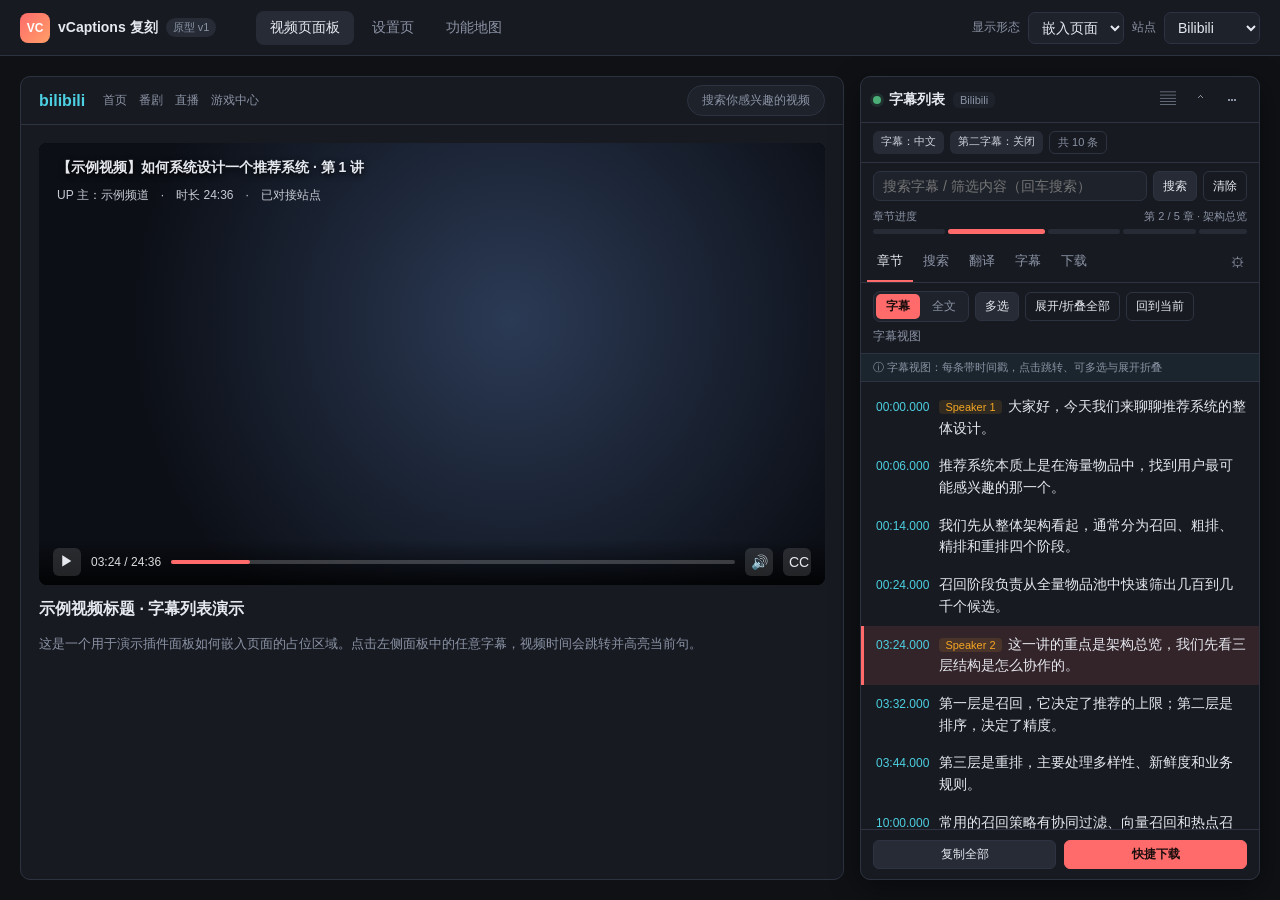
==== prototype/index.html @ 7e2d4f3e "init: WindCaption 观语听风字幕浏览器插件" ====
<!DOCTYPE html>
<html lang="zh-CN">
<head>
<meta charset="UTF-8">
<meta name="viewport" content="width=device-width, initial-scale=1.0">
<title>vCaptions 复刻 · 页面原型 v1</title>
<link rel="stylesheet" href="./style.css">
</head>
<body>
<div id="app">

  <!-- ============ TOP BAR ============ -->
  <header class="topbar">
    <div class="brand">
      <span class="brand-logo">VC</span>
      <span class="brand-name">vCaptions 复刻</span>
      <span class="brand-badge">原型 v1</span>
    </div>
    <nav class="topnav">
      <button class="nav-btn active" data-screen="video">视频页面板</button>
      <button class="nav-btn" data-screen="settings">设置页</button>
      <button class="nav-btn" data-screen="flow">功能地图</button>
    </nav>
    <div class="topbar-right">
      <label class="mini-label">显示形态</label>
      <select id="mode-select">
        <option value="embed">嵌入页面</option>
        <option value="float">悬浮窗</option>
        <option value="side">侧边栏</option>
      </select>
      <label class="mini-label">站点</label>
      <select id="site-select">
        <option value="bilibili">Bilibili</option>
        <option value="youtube">YouTube</option>
      </select>
    </div>
  </header>

  <!-- ============ SCREEN: VIDEO PAGE ============ -->
  <section class="screen active" id="screen-video">
    <div class="stage" id="stage">
      <!-- simulated video page -->
      <div class="fake-page">
        <div class="fake-sitebar">
          <div class="fake-logo" id="site-logo">bilibili</div>
          <div class="fake-nav">首页　番剧　直播　游戏中心</div>
          <div class="fake-search">搜索你感兴趣的视频</div>
        </div>
        <div class="fake-main">
          <div class="fake-video" id="fake-video">
            <div class="fake-player-bg"></div>
            <div class="fake-player-title" id="video-title">【示例视频】如何系统设计一个推荐系统 · 第 1 讲</div>
            <div class="fake-player-meta" id="video-meta">UP 主：示例频道　·　时长 24:36　·　已对接站点</div>
            <div class="fake-controls">
              <button class="fc-btn" id="fc-play">▶</button>
              <span class="fc-time" id="fc-time">03:24 / 24:36</span>
              <div class="fc-progress"><div class="fc-progress-fill" id="fc-fill" style="width:14%"></div></div>
              <button class="fc-btn" id="fc-vol">🔊</button>
              <button class="fc-btn" id="fc-cc">CC</button>
            </div>
          </div>
          <div class="fake-info">
            <h2 id="fake-info-title">示例视频标题 · 字幕列表演示</h2>
            <p>这是一个用于演示插件面板如何嵌入页面的占位区域。点击左侧面板中的任意字幕，视频时间会跳转并高亮当前句。</p>
          </div>
        </div>
      </div>

      <!-- ============ PLUGIN PANEL ============ -->
      <aside class="panel" id="panel">
        <div class="panel-head">
          <div class="panel-title">
            <span class="dot-live"></span>
            <span>字幕列表</span>
            <span class="panel-sub" id="panel-site-tag">Bilibili</span>
          </div>
          <div class="panel-actions">
            <button class="icon-btn" id="btn-view" title="切换视图">▤</button>
            <button class="icon-btn" id="btn-fold" title="折叠面板">⌃</button>
            <button class="icon-btn" id="btn-more" title="更多操作">⋯</button>
          </div>
        </div>

        <!-- meta strip -->
        <div class="meta-strip" id="meta-strip">
          <span class="chip" id="chip-lang">字幕：中文</span>
          <span class="chip" id="chip-second">第二字幕：关闭</span>
          <span class="chip chip-ghost" id="chip-count">共 42 条</span>
        </div>

        <!-- search bar -->
        <div class="search-row">
          <input id="search-input" type="text" placeholder="搜索字幕 / 筛选内容（回车搜索）">
          <button class="btn-mini" id="btn-search">搜索</button>
          <button class="btn-mini ghost" id="btn-clear-search">清除</button>
        </div>

        <!-- chapter progress strip -->
        <div class="chapter-strip" id="chapter-strip">
          <div class="chapter-strip-head">
            <span>章节进度</span>
            <span class="muted" id="chapter-curr">第 2 / 5 章 · 架构总览</span>
          </div>
          <div class="chapter-track" id="chapter-track">
            <div class="chapter-seg" style="flex:3"></div>
            <div class="chapter-seg active" style="flex:4"></div>
            <div class="chapter-seg" style="flex:3"></div>
            <div class="chapter-seg" style="flex:3"></div>
            <div class="chapter-seg" style="flex:2"></div>
          </div>
        </div>

        <!-- tabs -->
        <div class="tabs" id="tabs">
          <button class="tab active" data-tab="chapter">章节</button>
          <button class="tab" data-tab="search">搜索</button>
          <button class="tab" data-tab="translate">翻译</button>
          <button class="tab" data-tab="subtitle">字幕</button>
          <button class="tab" data-tab="download">下载</button>
          <button class="tab-more" id="tab-reorder" title="拖动排序 / 显隐">⚙</button>
        </div>

        <!-- ===== TAB: SUBTITLE (default shown via JS on load we keep last active? use subtitle default) ===== -->
        <div class="tab-content" data-content="subtitle">
          <div class="subtitle-toolbar">
            <div class="view-seg">
              <button data-view="list" class="active">字幕</button>
              <button data-view="article">全文</button>
            </div>
            <button class="btn-mini" id="btn-multiselect">多选</button>
            <button class="btn-mini ghost" id="btn-expand">展开/折叠全部</button>
            <button class="btn-mini ghost" id="btn-scroll">回到当前</button>
            <span class="toolbar-spacer"></span>
            <span class="view-label" id="view-label">字幕视图</span>
          </div>
          <div class="view-hint" id="view-hint">ⓘ 字幕视图：每条带时间戳，点击跳转、可多选与展开折叠</div>
          <div class="multiselect-bar hidden" id="multiselect-bar">
            <span id="sel-count">已选 0 / 42</span>
            <button class="btn-mini" id="btn-sel-all">全选</button>
            <button class="btn-mini ghost" id="btn-sel-none">全不选</button>
            <button class="btn-mini ghost" id="btn-sel-invert">反选</button>
            <button class="btn-mini primary" id="btn-sel-copy">复制</button>
            <button class="btn-mini primary" id="btn-sel-translate">翻译</button>
          </div>
          <div class="subtitle-list" id="subtitle-list">
            <!-- items rendered by JS -->
          </div>
          <div class="panel-foot">
            <button class="btn-mini" id="btn-copy-all">复制全部</button>
            <button class="btn-mini primary" id="btn-quick-download">快捷下载</button>
          </div>
        </div>

        <!-- ===== TAB: CHAPTER ===== -->
        <div class="tab-content hidden" data-content="chapter">
          <div class="section-head">
            <h3>章节</h3>
            <button class="btn-mini primary" id="btn-gen-chapter">生成章节</button>
          </div>
          <div class="chapter-gen-opts">
            <label><input type="checkbox" checked> 包含描述</label>
            <label><input type="checkbox" checked> 包含段落</label>
            <select><option>目标语言：中文</option><option>English</option></select>
          </div>
          <div class="session-status" id="chapter-session">
            <span class="status-dot ok"></span> 已完成 · 5 章
            <span class="muted">生成进度 100%</span>
          </div>
          <div class="chapter-list" id="chapter-list">
            <div class="chapter-item" data-time="0"><span class="ch-idx">01</span><div><b>00:00 开场与背景</b><small>介绍推荐系统的整体目标</small></div><button class="btn-mini ghost">跳转</button></div>
            <div class="chapter-item active" data-time="204"><span class="ch-idx">02</span><div><b>03:24 架构总览</b><small>召回、粗排、精排三层结构</small></div><button class="btn-mini ghost">跳转</button></div>
            <div class="chapter-item" data-time="600"><span class="ch-idx">03</span><div><b>10:00 召回策略</b><small>协同过滤与向量召回</small></div><button class="btn-mini ghost">跳转</button></div>
            <div class="chapter-item" data-time="900"><span class="ch-idx">04</span><div><b>15:00 排序模型</b><small>特征工程与模型选型</small></div><button class="btn-mini ghost">跳转</button></div>
            <div class="chapter-item" data-time="1200"><span class="ch-idx">05</span><div><b>20:00 总结与答疑</b><small>关键结论回顾</small></div><button class="btn-mini ghost">跳转</button></div>
          </div>
          <div class="chapter-nav-row">
            <button class="btn-mini" id="btn-prev-chapter">← 上一章</button>
            <button class="btn-mini" id="btn-next-chapter">下一章 →</button>
            <button class="btn-mini ghost" id="btn-float-chapter">悬浮章节列表</button>
          </div>
        </div>

        <!-- ===== TAB: SEARCH ===== -->
        <div class="tab-content hidden" data-content="search">
          <div class="section-head"><h3>搜索结果</h3><span class="muted" id="search-count">请输入关键词</span></div>
          <input id="search-tab-input" type="text" placeholder="请输入关键词开始搜索" class="big-input">
          <div class="search-results" id="search-results">
            <div class="empty-state">输入关键词后在此显示匹配的字幕</div>
          </div>
        </div>

        <!-- ===== TAB: TRANSLATE ===== -->
        <div class="tab-content hidden" data-content="translate">
          <div class="section-head"><h3>翻译</h3><span class="status-pill" id="translate-status">未开始</span></div>
          <div class="field-row">
            <label>翻译服务</label>
            <select id="translate-service"><option>AI 翻译（默认）</option><option>Google 翻译</option><option>小牛翻译</option><option>DeepL 翻译</option></select>
          </div>
          <div class="field-row">
            <label>目标语言</label>
            <select id="translate-lang"><option>英语</option><option>日语</option><option>中文</option></select>
          </div>
          <label class="check-row"><input type="checkbox" id="chk-second"> 显示第二字幕（双语对照）</label>
          <label class="check-row"><input type="checkbox"> 修正语音识别错误</label>
          <button class="btn-block primary" id="btn-translate-now">立即翻译</button>
          <div class="translate-progress hidden" id="translate-progress">
            <div class="progress-head"><span>翻译进度</span><span id="translate-pct">0%</span></div>
            <div class="progress-track"><div class="progress-fill" id="translate-fill" style="width:0%"></div></div>
            <div class="session-ops">
              <button class="btn-mini" id="btn-trans-pause">暂停</button>
              <button class="btn-mini ghost" id="btn-trans-retry">重试失败</button>
              <button class="btn-mini danger" id="btn-trans-delete">删除译文</button>
            </div>
          </div>
          <div class="section-head sub"><h4>章节翻译</h4><button class="btn-mini" id="btn-chapter-translate">翻译章节</button></div>
          <div class="muted small">将章节标题与描述翻译为目标语言，含进度与状态。</div>
        </div>

        <!-- ===== TAB: DOWNLOAD ===== -->
        <div class="tab-content hidden" data-content="download">
          <div class="section-head"><h3>复制 / 下载</h3></div>
          <div class="field-row"><label>文件格式</label><select id="dl-format"><option>TXT</option><option>MD</option></select></div>
          <div class="field-row"><label>导出类型</label><select id="dl-type"><option>文稿（带时间）</option><option>全文（紧凑）</option><option>SRT 字幕</option><option>VTT 字幕</option><option>LRC 歌词</option></select></div>
          <div class="check-grid">
            <label><input type="checkbox" checked> 包含时间戳</label>
            <label><input type="checkbox" checked> 包含章节段落结构</label>
            <label><input type="checkbox"> 包含第二字幕</label>
            <label><input type="checkbox"> 无水印下载</label>
          </div>
          <button class="btn-block" id="btn-preview">内容预览</button>
          <div class="preview-box hidden" id="preview-box">
            <div class="preview-head">内容预览 <span class="muted">（超长仅显示前 1000 字符）</span></div>
            <pre id="preview-text"></pre>
          </div>
          <div class="download-ops">
            <button class="btn-block primary" id="btn-download">下载</button>
            <button class="btn-block" id="btn-copy">复制</button>
          </div>
          <div class="muted small">浏览器快捷键：复制 Ctrl+Shift+C · 下载 Ctrl+Shift+D</div>
        </div>
      </aside>
    </div>
  </section>

  <!-- ============ SCREEN: SETTINGS ============ -->
  <section class="screen hidden" id="screen-settings">
    <div class="settings-wrap">
      <div class="settings-side">
        <h2>设置</h2>
        <a data-settings="general" class="active">通用配置</a>
        <a data-settings="display">显示配置</a>
        <a data-settings="translate">翻译服务</a>
        <a data-settings="shortcut">快捷键</a>
        <a data-settings="website">网站配置</a>
      </div>
      <div class="settings-main">
        <div class="settings-section" data-section="general">
          <h2>通用配置</h2>
          <div class="setting-item"><div><b>自动插入字幕列表</b><p>打开 B站/YouTube 视频时自动插入面板</p></div><input type="checkbox" checked></div>
          <div class="setting-item"><div><b>自动展开</b><p>视频有字幕时自动展开字幕列表</p></div><input type="checkbox" checked></div>
          <div class="setting-item"><div><b>自动折叠</b><p>视频字幕消失时自动折叠列表</p></div><input type="checkbox" checked></div>
          <div class="setting-item"><div><b>智能标点</b><p>按字幕语言自动补句间标点（中/英/日）</p></div><input type="checkbox" checked></div>
          <div class="setting-item"><div><b>界面语言</b><p>简体中文 / English / 日本語</p></div><select><option>简体中文</option><option>English</option><option>日本語</option></select></div>
          <div class="setting-item"><div><b>主题</b></div><select><option>跟随系统</option><option>浅色</option><option>深色</option></select></div>
        </div>
        <div class="settings-section hidden" data-section="display">
          <h2>显示配置</h2>
          <div class="setting-item"><div><b>默认显示位置</b><p>嵌入页面 / 悬浮窗 / 侧边栏</p></div><select><option>嵌入页面</option><option>悬浮窗</option><option>侧边栏</option></select></div>
          <div class="setting-grid">
            <label>默认 X 坐标 <input type="number" value="100"></label>
            <label>默认 Y 坐标 <input type="number" value="100"></label>
            <label>默认宽度 <input type="number" value="400"></label>
            <label>默认高度 <input type="number" value="600"></label>
          </div>
          <div class="setting-item"><div><b>显示密度</b></div><select><option>标准</option><option>紧凑</option><option>宽松</option></select></div>
          <div class="setting-item"><div><b>字体大小</b><p>12 / 13 / 14 / 15(默认) / 16 / 18 / 20 px</p></div><select><option>15px (默认)</option><option>16px</option><option>18px</option></select></div>
          <div class="setting-item"><div><b>条纹色（奇偶行异色）</b></div><input type="checkbox" checked></div>
          <h3>字幕条（B站）</h3>
          <div class="setting-item"><div><b>显示位置</b></div><select><option>下方</option><option>上方</option></select></div>
          <div class="setting-item"><div><b>显示内容</b><p>章节进度条 / 章节详情条 / 字幕条</p></div><button class="btn-mini">配置</button></div>
        </div>
        <div class="settings-section hidden" data-section="translate">
          <h2>翻译服务</h2>
          <p class="muted">可配置多个服务，创建后类型不可修改。</p>
          <div class="service-card">
            <div class="service-head"><b>AI 翻译（默认）</b><span class="status-pill ok">已启用</span></div>
            <div class="field-row"><label>服务类型</label><span>AI 翻译（OpenAI 兼容）</span></div>
            <div class="field-row"><label>API 地址</label><input value="https://api.openai.com/v1"></div>
            <div class="field-row"><label>API Key</label><input type="password" value="sk-••••••••"></div>
            <div class="field-row"><label>模型</label><select><option>gpt-4o-mini</option><option>deepseek-chat</option><option>自定义</option></select></div>
            <button class="btn-mini">测试连通性</button>
          </div>
          <div class="service-list-mini">
            <div>Google 翻译 <span class="muted">需 Google API Key</span> <button class="btn-mini">编辑</button></div>
            <div>小牛翻译 <span class="muted">App ID + API Key</span> <button class="btn-mini">编辑</button></div>
            <div>DeepL 翻译 <button class="btn-mini">编辑</button></div>
          </div>
          <button class="btn-mini primary" id="btn-add-service">+ 新增翻译服务</button>
          <h3>AI 服务（用于章节生成 / 总结）</h3>
          <p class="muted">同样为 OpenAI 兼容协议，支持 DeepSeek / Gemini / Ollama 等。</p>
        </div>
        <div class="settings-section hidden" data-section="shortcut">
          <h2>快捷键配置</h2>
          <p class="muted">点击右侧录制组合键；冲突会自动移除旧配置。</p>
          <div class="shortcut-table" id="shortcut-table"></div>
          <button class="btn-mini" id="btn-reset-shortcuts">恢复默认</button>
        </div>
        <div class="settings-section hidden" data-section="website">
          <h2>网站配置</h2>
          <div class="setting-item"><div><b>当前网址</b><p id="current-url">https://www.bilibili.com/video/BVxxxx</p></div><span class="status-pill ok">此站点已适配</span></div>
          <div class="setting-item"><div><b>显示位置</b></div><select><option>嵌入页面</option><option>悬浮窗</option><option>侧边栏</option></select></div>
          <div class="setting-item"><div><b>布局类型</b></div><select><option>单栏布局</option><option>左右布局</option><option>左中右布局</option><option>上下布局</option></select></div>
          <div class="setting-item"><div><b>面板位置</b></div><select><option>右侧</option><option>左侧</option><option>上方</option><option>下方</option></select></div>
          <p class="muted small">修改显示位置后自动刷新网页。</p>
        </div>
      </div>
    </div>
  </section>

  <!-- ============ SCREEN: FLOW MAP ============ -->
  <section class="screen hidden" id="screen-flow">
    <div class="flow-wrap">
      <h1>功能地图（本次复刻范围）</h1>
      <p class="muted">仅 B站 / YouTube；无笔记 / AI 对话 / 精调 / 样式 Tab / VIP 与新标签页。</p>
      <div class="flow-grid" id="flow-grid"></div>
    </div>
  </section>

  <!-- ============ TOAST ============ -->
  <div class="toast" id="toast"></div>

  <!-- ============ MODAL: TAB ORDER ============ -->
  <div class="modal-mask hidden" id="modal-mask">
    <div class="modal">
      <div class="modal-head"><h3>功能 Tab 配置</h3><button class="icon-btn" id="modal-close">×</button></div>
      <p class="muted small">拖动调整顺序，勾选控制显隐。本次范围为 5 个 Tab。</p>
      <div class="reorder-list">
        <div class="reorder-item"><span class="drag">≡</span><input type="checkbox" checked> 章节</div>
        <div class="reorder-item"><span class="drag">≡</span><input type="checkbox" checked> 搜索</div>
        <div class="reorder-item"><span class="drag">≡</span><input type="checkbox" checked> 翻译</div>
        <div class="reorder-item"><span class="drag">≡</span><input type="checkbox" checked> 字幕</div>
        <div class="reorder-item"><span class="drag">≡</span><input type="checkbox" checked> 下载</div>
      </div>
      <button class="btn-block primary" id="modal-save">保存</button>
    </div>
  </div>

</div>
<script src="./app.js"></script>
</body>
</html>
---- prototype/style.css ----
:root{
  --bg:#0f1115; --surface:#171a21; --surface2:#1e222b; --surface3:#262b36;
  --border:#2d3340; --text:#e6e9ef; --muted:#8b93a5; --primary:#ff6b6b;
  --primary2:#ff9f68; --accent:#4dd0e1; --ok:#4caf78; --warn:#f5a623; --danger:#e86a6a;
  --radius:10px; --shadow:0 8px 30px rgba(0,0,0,.45);
}
*{box-sizing:border-box}
html,body{margin:0;padding:0;background:var(--bg);color:var(--text);
  font-family:-apple-system,BlinkMacSystemFont,"Segoe UI","PingFang SC","Microsoft YaHei",sans-serif;font-size:14px}
button,input,select{font-family:inherit;font-size:inherit;color:inherit}
button{cursor:pointer}
.hidden{display:none !important}
.muted{color:var(--muted)}
.small{font-size:12px}

/* topbar */
.topbar{height:56px;display:flex;align-items:center;gap:20px;padding:0 20px;
  background:var(--surface);border-bottom:1px solid var(--border);position:sticky;top:0;z-index:50}
.brand{display:flex;align-items:center;gap:8px}
.brand-logo{width:30px;height:30px;border-radius:8px;background:linear-gradient(135deg,#ff6b6b,#ff9f68);
  display:grid;place-items:center;font-weight:800;font-size:12px;color:#fff}
.brand-name{font-weight:700}
.brand-badge{font-size:11px;background:var(--surface3);color:var(--muted);padding:2px 7px;border-radius:999px}
.topnav{display:flex;gap:4px;margin-left:20px}
.nav-btn{background:transparent;border:0;color:var(--muted);padding:8px 14px;border-radius:8px}
.nav-btn:hover{background:var(--surface2);color:var(--text)}
.nav-btn.active{background:var(--surface3);color:var(--text)}
.topbar-right{margin-left:auto;display:flex;align-items:center;gap:8px}
.mini-label{font-size:12px;color:var(--muted)}
select,input[type=text],input[type=password],input[type=number]{background:var(--surface2);
  border:1px solid var(--border);border-radius:7px;padding:6px 9px;outline:none}
select:focus,input:focus{border-color:var(--primary)}

/* screens */
.screen{display:none}
.screen.active{display:block}

/* stage / fake page */
.stage{position:relative;min-height:calc(100vh - 56px);padding:20px;display:flex;gap:16px}
.fake-page{flex:1;background:var(--surface);border:1px solid var(--border);border-radius:var(--radius);overflow:hidden;min-width:0}
.fake-sitebar{height:48px;display:flex;align-items:center;gap:18px;padding:0 18px;border-bottom:1px solid var(--border);font-size:12px;color:var(--muted)}
.fake-logo{font-weight:800;color:var(--accent);font-size:16px}
.fake-search{margin-left:auto;background:var(--surface2);border:1px solid var(--border);border-radius:20px;padding:6px 14px}
.fake-main{padding:18px}
.fake-video{position:relative;aspect-ratio:16/9;background:#000;border-radius:8px;overflow:hidden}
.fake-player-bg{position:absolute;inset:0;background:radial-gradient(circle at 60% 40%,#2b3a55,#0c0f16 70%)}
.fake-player-title{position:absolute;left:18px;top:16px;font-weight:600;text-shadow:0 2px 6px #000}
.fake-player-meta{position:absolute;left:18px;top:44px;font-size:12px;color:#c7cbd4}
.fake-controls{position:absolute;left:0;right:0;bottom:0;height:46px;display:flex;align-items:center;gap:10px;padding:0 14px;
  background:linear-gradient(transparent,rgba(0,0,0,.8))}
.fc-btn{background:rgba(255,255,255,.12);border:0;border-radius:6px;width:28px;height:28px}
.fc-time{font-size:12px;color:#ddd}
.fc-progress{flex:1;height:4px;background:rgba(255,255,255,.2);border-radius:4px}
.fc-progress-fill{height:100%;background:var(--primary);border-radius:4px}
.fake-info h2{font-size:16px;margin:14px 0 6px}
.fake-info p{color:var(--muted);line-height:1.7;font-size:13px}

/* plugin panel */
.panel{width:400px;flex:none;background:var(--surface);border:1px solid var(--border);border-radius:var(--radius);
  display:flex;flex-direction:column;box-shadow:var(--shadow);overflow:hidden;height:calc(100vh - 96px);position:sticky;top:76px}
.panel.folded{height:auto}
.panel.folded .meta-strip,.panel.folded .search-row,.panel.folded .chapter-strip,
.panel.folded .tabs,.panel.folded .tab-content{display:none}
.panel-head{height:46px;display:flex;align-items:center;padding:0 12px;border-bottom:1px solid var(--border);flex:none}
.panel-title{display:flex;align-items:center;gap:8px;font-weight:700}
.dot-live{width:8px;height:8px;border-radius:50%;background:var(--ok);box-shadow:0 0 0 3px rgba(76,175,120,.15)}
.panel-sub{font-size:11px;color:var(--muted);font-weight:400;background:var(--surface2);padding:2px 7px;border-radius:6px}
.panel-actions{margin-left:auto;display:flex;gap:2px}
.icon-btn{background:transparent;border:0;color:var(--muted);width:30px;height:30px;border-radius:6px;font-size:16px}
.icon-btn:hover{background:var(--surface2);color:var(--text)}
.meta-strip{display:flex;gap:6px;padding:8px 12px;flex-wrap:wrap;border-bottom:1px solid var(--border)}
.chip{font-size:11px;background:var(--surface3);padding:3px 8px;border-radius:6px;color:#cfd4dd}
.chip-ghost{background:transparent;border:1px solid var(--border);color:var(--muted)}
.search-row{display:flex;gap:6px;padding:8px 12px}
.search-row input{flex:1;min-width:0}
.btn-mini{background:var(--surface3);border:1px solid var(--border);border-radius:6px;padding:5px 9px;font-size:12px;white-space:nowrap}
.btn-mini:hover{background:#303746}
.btn-mini.ghost{background:transparent}
.btn-mini.primary{background:var(--primary);border-color:var(--primary);color:#1a0d0d;font-weight:700}
.btn-mini.danger{color:var(--danger)}
.chapter-strip{padding:0 12px 8px}
.chapter-strip-head{display:flex;justify-content:space-between;font-size:11px;color:var(--muted);margin-bottom:5px}
.chapter-track{display:flex;gap:3px;height:5px}
.chapter-seg{background:var(--surface3);border-radius:4px}
.chapter-seg.active{background:var(--primary)}

/* tabs */
.tabs{display:flex;border-bottom:1px solid var(--border);padding:0 6px;flex:none;overflow-x:auto}
.tab{background:transparent;border:0;color:var(--muted);padding:10px 10px;border-bottom:2px solid transparent;white-space:nowrap;font-size:13px}
.tab.active{color:var(--text);border-bottom-color:var(--primary)}
.tab-more{margin-left:auto;background:transparent;border:0;color:var(--muted);padding:0 8px}
.tab-content{flex:1;min-height:0;display:flex;flex-direction:column;overflow:hidden}

/* subtitle list */
.subtitle-toolbar,.multiselect-bar{display:flex;gap:6px;align-items:center;padding:8px 12px;border-bottom:1px solid var(--border);flex-wrap:wrap;font-size:12px}
.toolbar-spacer{flex:1}
.view-label{color:var(--muted)}
.view-seg{display:flex;background:var(--surface2);border:1px solid var(--border);border-radius:7px;padding:2px;gap:2px}
.view-seg button{background:transparent;border:0;color:var(--muted);padding:4px 10px;border-radius:5px;font-size:12px}
.view-seg button.active{background:var(--primary);color:#1a0d0d;font-weight:700}
.view-hint{font-size:11px;color:var(--muted);padding:6px 12px;background:rgba(77,208,225,.06);border-bottom:1px solid var(--border)}
.subtitle-list{flex:1;overflow-y:auto;padding:6px 0}
.sub-item{display:flex;gap:10px;padding:8px 12px;cursor:pointer;border-left:3px solid transparent;line-height:1.55;position:relative}
.sub-item:hover{background:var(--surface2)}
.sub-item.current{background:rgba(255,107,107,.12);border-left-color:var(--primary)}
.sub-item.selected{background:rgba(77,208,225,.12)}
.sub-time{color:var(--accent);font-variant-numeric:tabular-nums;flex:none;font-size:12px;padding-top:2px}
.sub-check{flex:none;margin-top:4px}
.sub-body{flex:1;min-width:0}
.sub-text{word-break:break-word}
.sub-second{color:var(--muted);font-size:12px;margin-top:2px}
.sub-speaker{font-size:11px;color:var(--warn);background:rgba(245,166,35,.12);padding:1px 6px;border-radius:4px;margin-right:6px}
.sub-comment{margin-top:4px;font-size:12px;color:#c9a7ff;border-left:2px solid #7b5cc0;padding-left:8px}
/* 全文视图：语义段落文章 */
.article-para{padding:12px 14px;margin:4px 10px;border-radius:8px;cursor:pointer;border:1px solid transparent;transition:.15s}
.article-para:hover{background:var(--surface2);border-color:var(--border)}
.article-para.active{background:rgba(255,107,107,.08);border-color:rgba(255,107,107,.35)}
.para-head{display:flex;align-items:center;gap:8px;margin-bottom:6px;font-size:11px}
.para-time{font-variant-numeric:tabular-nums;color:var(--accent);background:var(--surface3);padding:2px 6px;border-radius:4px}
.para-title{color:var(--warn);font-weight:600}
.para-jump{margin-left:auto;color:var(--muted);opacity:0;transition:.15s}
.article-para:hover .para-jump{opacity:1;color:var(--primary)}
.para-text{margin:0;line-height:1.9;font-size:14px;color:var(--text)}
.para-second{margin:6px 0 0;line-height:1.7;font-size:12px;color:var(--muted);font-style:italic}
.panel-foot{display:flex;gap:8px;padding:10px 12px;border-top:1px solid var(--border)}
.panel-foot .btn-mini{flex:1}

/* generic tab contents */
.section-head{display:flex;align-items:center;gap:10px;padding:12px}
.section-head h3{margin:0;font-size:14px}
.section-head.sub{padding-bottom:4px}
.section-head.sub h4{margin:0;font-size:13px;color:var(--muted)}
.section-head .muted{margin-left:auto;font-size:12px}
.chapter-gen-opts{display:flex;gap:12px;align-items:center;padding:0 12px 10px;font-size:12px;color:var(--muted);flex-wrap:wrap}
.session-status{padding:8px 12px;background:var(--surface2);font-size:12px;display:flex;gap:8px;align-items:center}
.status-dot{width:8px;height:8px;border-radius:50%;display:inline-block;background:var(--muted)}
.status-dot.ok{background:var(--ok)}
.chapter-list{flex:1;overflow-y:auto;padding:6px 0}
.chapter-item{display:flex;gap:10px;align-items:center;padding:9px 12px;border-left:3px solid transparent}
.chapter-item:hover{background:var(--surface2)}
.chapter-item.active{border-left-color:var(--accent);background:rgba(77,208,225,.08)}
.ch-idx{font-size:11px;color:var(--muted);width:20px}
.chapter-item div{flex:1;min-width:0}
.chapter-item b{font-size:13px;font-weight:600;display:block}
.chapter-item small{color:var(--muted);font-size:11px}
.chapter-nav-row{display:flex;gap:6px;padding:10px 12px;border-top:1px solid var(--border)}
.big-input{width:calc(100% - 24px);margin:0 12px 10px}
.search-results,.translate-config,.download-config{flex:1;overflow-y:auto;padding:0 12px}
.empty-state{text-align:center;color:var(--muted);padding:40px 0}
.search-hit{padding:9px 0;border-bottom:1px solid var(--border);cursor:pointer}
.search-hit:hover{color:var(--primary)}
.search-hit .t{font-size:11px;color:var(--accent)}
.field-row{display:flex;align-items:center;gap:10px;padding:8px 12px;font-size:13px}
.field-row label{width:84px;color:var(--muted);flex:none}
.field-row select,.field-row input{flex:1;min-width:0}
.check-row{display:flex;align-items:center;gap:8px;padding:6px 12px;font-size:13px}
.btn-block{display:block;width:calc(100% - 24px);margin:10px 12px;padding:9px;border-radius:7px;border:1px solid var(--border);background:var(--surface3)}
.btn-block.primary{background:var(--primary);border-color:var(--primary);color:#1a0d0d;font-weight:700}
.status-pill{font-size:11px;padding:2px 8px;border-radius:999px;background:var(--surface3);color:var(--muted)}
.status-pill.ok{background:rgba(76,175,120,.15);color:var(--ok)}
.translate-progress{margin:0 12px;padding:10px;background:var(--surface2);border-radius:8px}
.progress-head{display:flex;justify-content:space-between;font-size:12px;margin-bottom:6px}
.progress-track{height:6px;background:var(--surface3);border-radius:4px;overflow:hidden}
.progress-fill{height:100%;background:var(--primary);transition:width .3s}
.session-ops{display:flex;gap:6px;margin-top:10px}
.check-grid{display:grid;grid-template-columns:1fr 1fr;gap:8px;padding:6px 12px;font-size:12px}
.preview-box{margin:0 12px;background:#0c0e13;border:1px solid var(--border);border-radius:8px;padding:8px}
.preview-head{font-size:12px;color:var(--muted);margin-bottom:6px}
.preview-box pre{white-space:pre-wrap;word-break:break-word;font-size:11px;color:#b9c0cd;margin:0;max-height:160px;overflow:auto}
.download-ops{display:flex;gap:8px}
.download-ops .btn-block{margin:4px 12px}

/* display modes */
.stage.mode-float .panel{position:fixed;right:40px;top:120px;width:420px;height:520px;z-index:60}
.stage.mode-side .panel{position:fixed;right:0;top:56px;width:380px;height:calc(100vh - 56px);border-radius:0;z-index:60}
.stage.mode-embed .panel{position:sticky}

/* settings */
.settings-wrap{display:flex;gap:20px;padding:24px;max-width:1100px;margin:0 auto}
.settings-side{width:200px;flex:none;background:var(--surface);border:1px solid var(--border);border-radius:var(--radius);padding:16px;height:max-content}
.settings-side h2{margin:0 0 14px;font-size:16px}
.settings-side a{display:block;padding:9px 12px;color:var(--muted);border-radius:7px;cursor:pointer;margin-bottom:3px}
.settings-side a:hover{background:var(--surface2)}
.settings-side a.active{background:var(--surface3);color:var(--text)}
.settings-main{flex:1;background:var(--surface);border:1px solid var(--border);border-radius:var(--radius);padding:20px;min-width:0}
.settings-section h2{margin:0 0 16px;font-size:18px}
.settings-section h3{margin:22px 0 10px;font-size:14px;color:var(--accent)}
.setting-item{display:flex;align-items:center;gap:20px;padding:12px 0;border-bottom:1px solid var(--border)}
.setting-item>div{flex:1}
.setting-item b{font-weight:600}
.setting-item p{margin:3px 0 0;color:var(--muted);font-size:12px}
.setting-grid{display:grid;grid-template-columns:repeat(4,1fr);gap:12px;padding:14px 0}
.setting-grid label{display:flex;flex-direction:column;gap:6px;font-size:12px;color:var(--muted)}
.service-card{background:var(--surface2);border:1px solid var(--border);border-radius:8px;padding:12px;margin-bottom:14px}
.service-head{display:flex;align-items:center;justify-content:space-between;margin-bottom:8px}
.service-list-mini>div{display:flex;align-items:center;gap:10px;padding:8px 0;border-bottom:1px solid var(--border);font-size:13px}
.service-list-mini .btn-mini{margin-left:auto}
.shortcut-table{width:100%;border-collapse:collapse;margin-bottom:14px}
.shortcut-table td{padding:8px;border-bottom:1px solid var(--border);font-size:13px}
.shortcut-table td:first-child{color:var(--muted)}
.shortcut-table kbd{background:var(--surface3);border:1px solid var(--border);border-radius:5px;padding:3px 9px;font-family:inherit;font-size:12px}

/* flow map */
.flow-wrap{max-width:1100px;margin:0 auto;padding:28px}
.flow-wrap h1{font-size:22px;margin:0 0 6px}
.flow-grid{display:grid;grid-template-columns:repeat(auto-fill,minmax(320px,1fr));gap:14px;margin-top:20px}
.flow-card{background:var(--surface);border:1px solid var(--border);border-radius:var(--radius);padding:16px}
.flow-card h3{margin:0 0 4px;font-size:15px}
.flow-card .tag{font-size:11px;color:var(--primary)}
.flow-card ul{margin:10px 0 0;padding-left:18px;color:var(--muted);line-height:1.8;font-size:13px}
.flow-card ul b{color:var(--text)}

/* toast & modal */
.toast{position:fixed;left:50%;bottom:30px;transform:translateX(-50%) translateY(20px);background:#2b3140;
  border:1px solid var(--border);padding:10px 18px;border-radius:8px;opacity:0;pointer-events:none;transition:.2s;z-index:200;font-size:13px}
.toast.show{opacity:1;transform:translateX(-50%) translateY(0)}
.modal-mask{position:fixed;inset:0;background:rgba(0,0,0,.6);display:grid;place-items:center;z-index:150}
.modal{background:var(--surface);border:1px solid var(--border);border-radius:12px;width:360px;padding:18px;box-shadow:var(--shadow)}
.modal-head{display:flex;align-items:center;justify-content:space-between}
.modal-head h3{margin:0}
.reorder-list{margin:14px 0}
.reorder-item{display:flex;align-items:center;gap:10px;padding:9px;background:var(--surface2);border-radius:7px;margin-bottom:6px;font-size:13px}
.drag{color:var(--muted);cursor:grab}
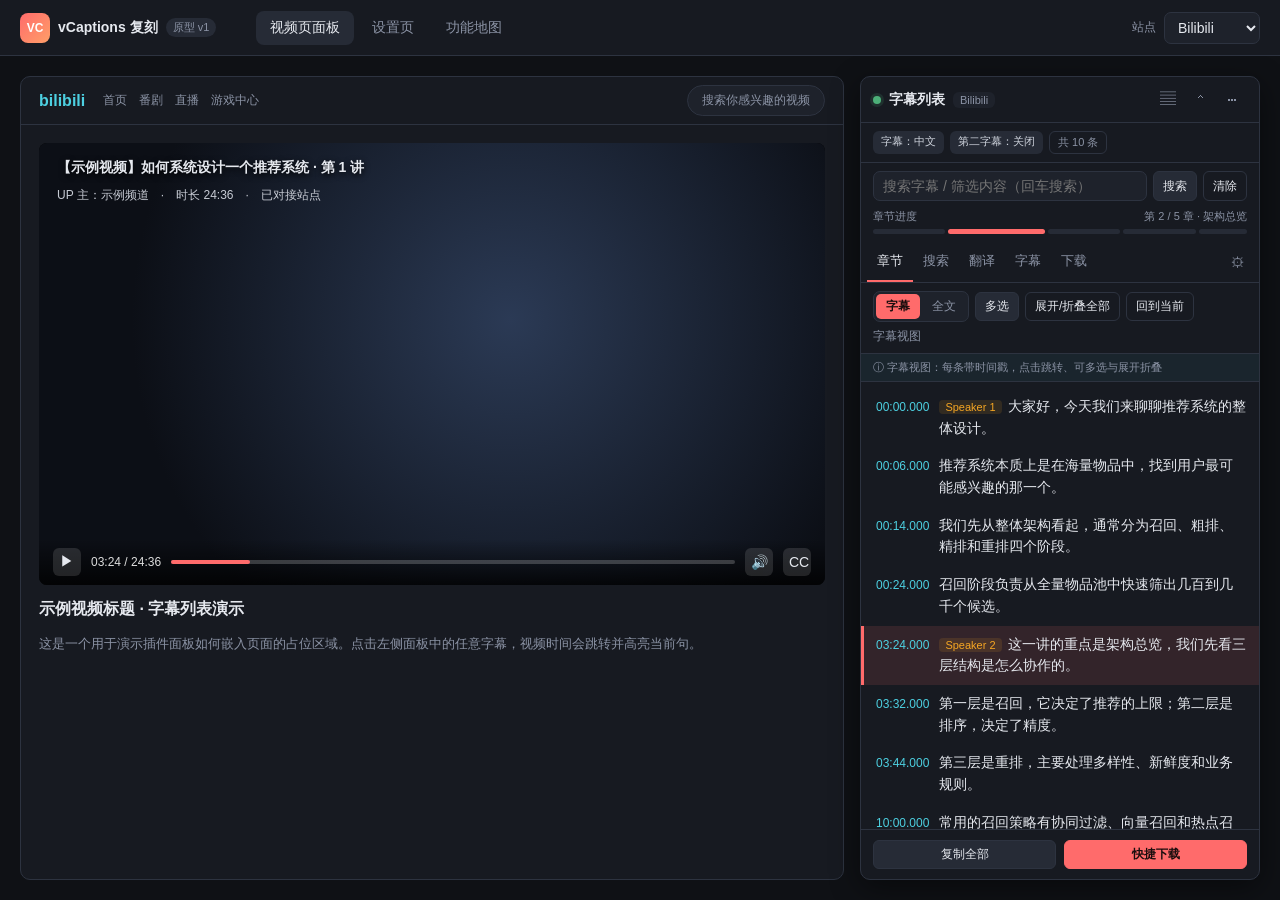
==== commit 9f208895: "refactor: 移除悬浮窗与侧边栏显示模式，显示配置精简为固定嵌入 移除： - 悬浮窗模式：尺寸/位置/拖动/ResizeObserver 持久化、MOVE_FLOAT/SAVE_FLOAT_PO" ====
--- a/prototype/index.html
+++ b/prototype/index.html
@@ -22,12 +22,6 @@
       <button class="nav-btn" data-screen="flow">功能地图</button>
     </nav>
     <div class="topbar-right">
-      <label class="mini-label">显示形态</label>
-      <select id="mode-select">
-        <option value="embed">嵌入页面</option>
-        <option value="float">悬浮窗</option>
-        <option value="side">侧边栏</option>
-      </select>
       <label class="mini-label">站点</label>
       <select id="site-select">
         <option value="bilibili">Bilibili</option>
@@ -265,7 +259,6 @@
         </div>
         <div class="settings-section hidden" data-section="display">
           <h2>显示配置</h2>
-          <div class="setting-item"><div><b>默认显示位置</b><p>嵌入页面 / 悬浮窗 / 侧边栏</p></div><select><option>嵌入页面</option><option>悬浮窗</option><option>侧边栏</option></select></div>
           <div class="setting-grid">
             <label>默认 X 坐标 <input type="number" value="100"></label>
             <label>默认 Y 坐标 <input type="number" value="100"></label>
@@ -308,10 +301,8 @@
         <div class="settings-section hidden" data-section="website">
           <h2>网站配置</h2>
           <div class="setting-item"><div><b>当前网址</b><p id="current-url">https://www.bilibili.com/video/BVxxxx</p></div><span class="status-pill ok">此站点已适配</span></div>
-          <div class="setting-item"><div><b>显示位置</b></div><select><option>嵌入页面</option><option>悬浮窗</option><option>侧边栏</option></select></div>
           <div class="setting-item"><div><b>布局类型</b></div><select><option>单栏布局</option><option>左右布局</option><option>左中右布局</option><option>上下布局</option></select></div>
           <div class="setting-item"><div><b>面板位置</b></div><select><option>右侧</option><option>左侧</option><option>上方</option><option>下方</option></select></div>
-          <p class="muted small">修改显示位置后自动刷新网页。</p>
         </div>
       </div>
     </div>
--- a/prototype/style.css
+++ b/prototype/style.css
@@ -170,11 +170,6 @@
 .download-ops{display:flex;gap:8px}
 .download-ops .btn-block{margin:4px 12px}
 
-/* display modes */
-.stage.mode-float .panel{position:fixed;right:40px;top:120px;width:420px;height:520px;z-index:60}
-.stage.mode-side .panel{position:fixed;right:0;top:56px;width:380px;height:calc(100vh - 56px);border-radius:0;z-index:60}
-.stage.mode-embed .panel{position:sticky}
-
 /* settings */
 .settings-wrap{display:flex;gap:20px;padding:24px;max-width:1100px;margin:0 auto}
 .settings-side{width:200px;flex:none;background:var(--surface);border:1px solid var(--border);border-radius:var(--radius);padding:16px;height:max-content}
